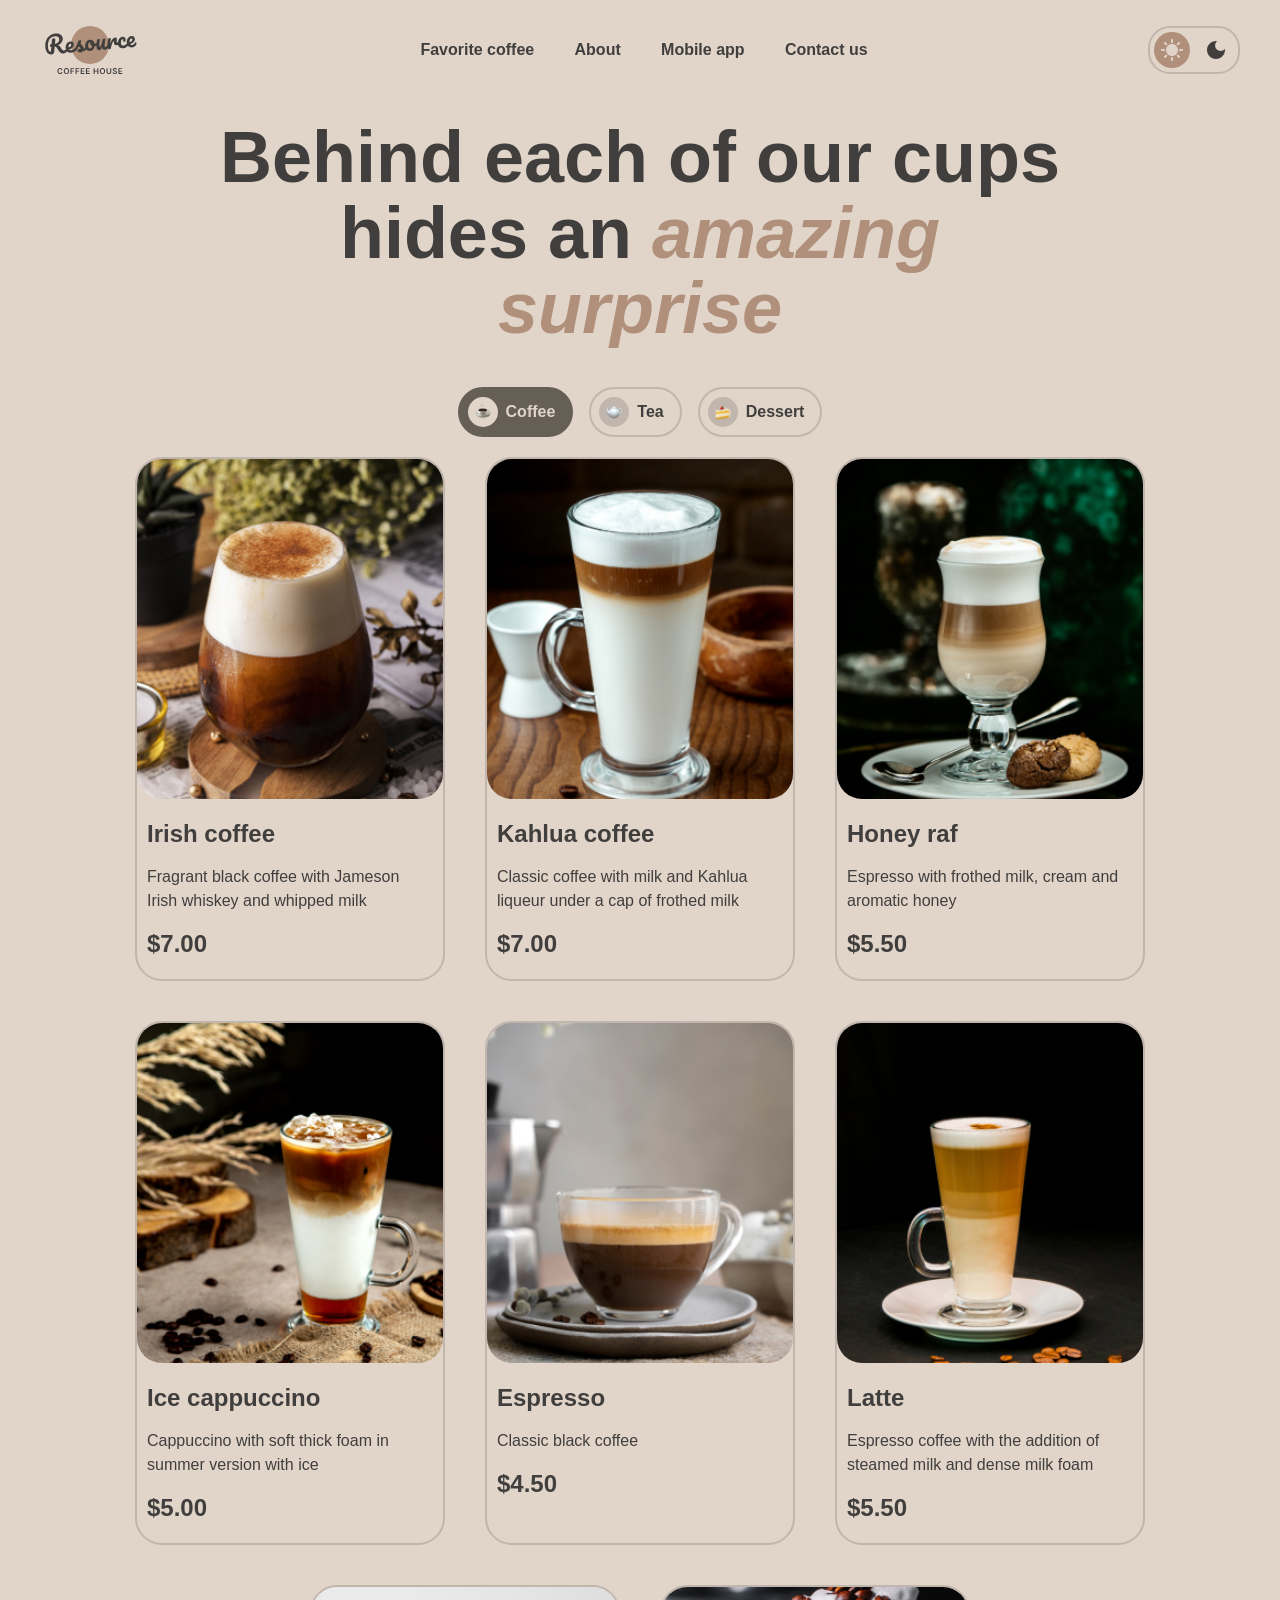
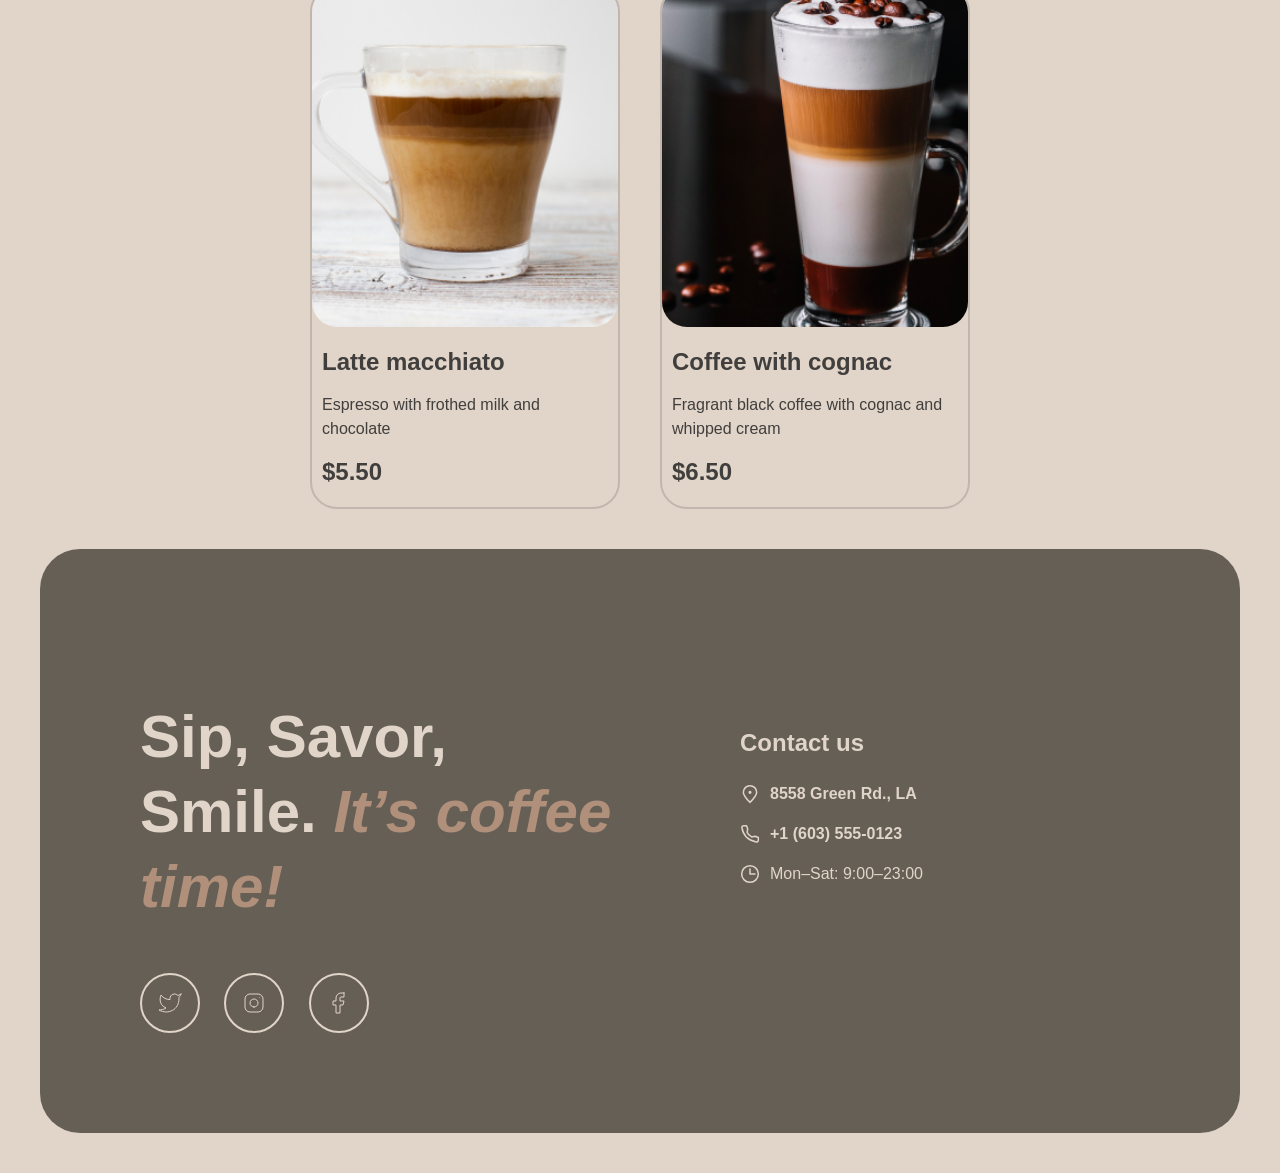
==== menu.html @ 3e15d4ab "fix: fix some problem" ====
<!DOCTYPE html>
<html lang="en">

<head>
  <meta charset="UTF-8">
  <meta name="viewport" content="width=device-width, initial-scale=1.0">
  <link rel="stylesheet" href="./css/modern-normalize.css">
  <link rel="stylesheet" href="./css/menu-styles.css">
  <link rel="shortcut icon" href="./img/svg/logo.svg" type="image/x-icon">
  <title>Resource coffee house - Menu</title>
</head>

<body>

  <h1 class="main-title">Resource coffee house - Menu</h1>

  <header class="header">
    <div class="container flex-row header-container">
      <a href="./index.html" class="logo">
        <img src="./img/svg/logo.svg" alt="Resource coffee house" class="logo-img">
      </a>
      <nav class="nav">
        <ul class="nav-list flex-row">
          <li class="nav-item">
            <a href="./index.html#favoritre" class="nav-link">Favorite coffee</a>
          </li>
          <li class="nav-item">
            <a href="./index.html#about" class="nav-link">About</a>
          </li>
          <li class="nav-item">
            <a href="./index.html#app" class="nav-link">Mobile app</a>
          </li>
          <li class="nav-item">
            <a href="#footer" class="nav-link">Contact us</a>
          </li>
        </ul>
      </nav>
      <div class="theme">
        <input type="checkbox" class="theme-checkbox" id="theme-checkbox" name="theme-is-dark" value="false">
        <label for="theme-checkbox" class="theme-label flex-row">
          <span id="theme-light" class="theme-option theme-option__active">
            <svg class="theme-img" width="22" height="22" viewBox="0 0 22 22" fill="none"
              xmlns="http://www.w3.org/2000/svg">
              <path
                d="M10 3V1C10 0.45 10.45 0 11 0C11.55 0 12 0.45 12 1V3C12 3.55 11.55 4 11 4C10.45 4 10 3.55 10 3ZM17.36 6.05L18.77 4.63C19.16 4.24 19.16 3.61 18.77 3.22C18.38 2.83 17.75 2.83 17.36 3.22L15.95 4.64C15.56 5.03 15.56 5.66 15.95 6.05C16.34 6.44 16.97 6.44 17.36 6.05ZM21 10H19C18.45 10 18 10.45 18 11C18 11.55 18.45 12 19 12H21C21.55 12 22 11.55 22 11C22 10.45 21.55 10 21 10ZM11 18C10.45 18 10 18.45 10 19V21C10 21.55 10.45 22 11 22C11.55 22 12 21.55 12 21V19C12 18.45 11.55 18 11 18ZM4.64 6.05L3.22 4.64C2.83 4.25 2.83 3.61 3.22 3.23C3.61 2.85 4.25 2.84 4.63 3.23L6.04 4.64C6.43 5.03 6.43 5.67 6.04 6.05C5.65 6.43 5.02 6.44 4.64 6.05ZM15.95 15.95C15.56 16.34 15.56 16.98 15.95 17.36L17.36 18.77C17.75 19.16 18.39 19.16 18.77 18.77C19.16 18.38 19.16 17.74 18.77 17.36L17.36 15.95C16.98 15.56 16.34 15.56 15.95 15.95ZM1 12H3C3.55 12 4 11.55 4 11C4 10.45 3.55 10 3 10H1C0.45 10 0 10.45 0 11C0 11.55 0.45 12 1 12ZM4.64 18.78L6.05 17.37C6.44 16.98 6.44 16.34 6.05 15.96C5.66 15.58 5.02 15.57 4.64 15.96L3.23 17.37C2.84 17.76 2.84 18.4 3.23 18.78C3.61 19.17 4.25 19.17 4.64 18.78ZM11 5C7.69 5 5 7.69 5 11C5 14.31 7.69 17 11 17C14.31 17 17 14.31 17 11C17 7.69 14.31 5 11 5Z"
                fill="#E1D4C9" />
            </svg>
          </span>
          <span id="theme-dark" class="theme-option theme-option__inactive">
            <svg class="theme-img" width="18" height="18" viewBox="0 0 18 18" fill="none"
              xmlns="http://www.w3.org/2000/svg">
              <path
                d="M9 0C4.03 0 0 4.03 0 9C0 13.97 4.03 18 9 18C13.97 18 18 13.97 18 9C18 8.54 17.96 8.08 17.9 7.64C16.92 9.01 15.32 9.9 13.5 9.9C10.52 9.9 8.1 7.48 8.1 4.5C8.1 2.69 8.99 1.08 10.36 0.0999999C9.92 0.0399999 9.46 0 9 0Z"
                fill="currentColor" />
            </svg>
          </span>
        </label>
      </div>
      <button class="burger-menu"></button>
    </div>
  </header>

  <main class="menu">
    <div class="container menu-container">
      <h2 class="menu-title">
        Behind each of our cups hides an <span class="text-dedicated">amazing surprise</span>
      </h2>
      <div class="menu-content">
        <div class="menu-categories">
          <button class="menu-btn btn btn_active">
            <div class="btn-img btn-img_coffee"></div>
            <span class="btn-txt">Coffee</span>
          </button>
          <button class="menu-btn btn">
            <div class="btn-img btn-img_tea"></div>
            <span class="btn-txt">Tea</span>
          </button>
          <button class="menu-btn btn">
            <div class="btn-img btn-img_dessert"></div>
            <span class="btn-txt">Dessert</span>
          </button>
        </div>

        <div class="menu-cards">

          <div class="menu-card card">
            <div class="card-img">
              <img src="./img/coffee-1.jpg" alt="Coffee 1">
            </div>
            <div class="card-content">
              <h3 class="card-title">Irish coffee</h3>
              <p class="card-txt">
                Fragrant black coffee with Jameson Irish whiskey and whipped milk
              </p>
              <p class="card-price">$7.00</p>
            </div>
          </div>

          <div class="menu-card card">
            <div class="card-img">
              <img src="./img/coffee-2.jpg" alt="Coffee 2">
            </div>
            <div class="card-content">
              <h3 class="card-title">Kahlua coffee</h3>
              <p class="card-txt">
                Classic coffee with milk and Kahlua liqueur under a cap of frothed milk
              </p>
              <p class="card-price">$7.00</p>
            </div>
          </div>

          <div class="menu-card card">
            <div class="card-img">
              <img src="./img/coffee-3.jpg" alt="Coffee 3">
            </div>
            <div class="card-content">
              <h3 class="card-title">Honey raf</h3>
              <p class="card-txt">
                Espresso with frothed milk, cream and aromatic honey
              </p>
              <p class="card-price">$5.50</p>
            </div>
          </div>

          <div class="menu-card card">
            <div class="card-img">
              <img src="./img/coffee-4.jpg" alt="Coffee 4">
            </div>
            <div class="card-content">
              <h3 class="card-title">Ice cappuccino</h3>
              <p class="card-txt">
                Cappuccino with soft thick foam in summer version with ice
              </p>
              <p class="card-price">$5.00</p>
            </div>
          </div>

          <div class="menu-card card">
            <div class="card-img">
              <img src="./img/coffee-5.jpg" alt="Coffee 5">
            </div>
            <div class="card-content">
              <h3 class="card-title">Espresso</h3>
              <p class="card-txt">
                Classic black coffee
              </p>
              <p class="card-price">$4.50</p>
            </div>
          </div>

          <div class="menu-card card">
            <div class="card-img">
              <img src="./img/coffee-6.jpg" alt="Coffee 6">
            </div>
            <div class="card-content">
              <h3 class="card-title">Latte</h3>
              <p class="card-txt">
                Espresso coffee with the addition of steamed milk and dense milk foam
              </p>
              <p class="card-price">$5.50</p>
            </div>
          </div>

          <div class="menu-card card">
            <div class="card-img">
              <img src="./img/coffee-7.jpg" alt="Coffee 7">
            </div>
            <div class="card-content">
              <h3 class="card-title">Latte macchiato</h3>
              <p class="card-txt">
                Espresso with frothed milk and chocolate
              </p>
              <p class="card-price">$5.50</p>
            </div>
          </div>

          <div class="menu-card card">
            <div class="card-img">
              <img src="./img/coffee-8.jpg" alt="Coffee 8">
            </div>
            <div class="card-content">
              <h3 class="card-title">Coffee with cognac</h3>
              <p class="card-txt">
                Fragrant black coffee with cognac and whipped cream
              </p>
              <p class="card-price">$6.50</p>
            </div>
          </div>
        </div>

        <button class="menu-refresh-btn">
          <svg class="menu-refresh-img" width="24" height="24" viewBox="0 0 24 24" fill="none"
            xmlns="http://www.w3.org/2000/svg">
            <path
              d="M21.8883 13.5C21.1645 18.3113 17.013 22 12 22C6.47715 22 2 17.5228 2 12C2 6.47715 6.47715 2 12 2C16.1006 2 19.6248 4.46819 21.1679 8"
              stroke-linecap="round" stroke-linejoin="round" />
            <path d="M17 8H21.4C21.7314 8 22 7.73137 22 7.4V3" stroke-linecap="round" stroke-linejoin="round" />
          </svg>
        </button>
      </div>
    </div>
  </main>

  <footer class="footer" id="footer">
    <div class="container footer-container">
      <div class="footer-content">
        <h2 class="footer-title">
          Sip, Savor, Smile. <span class="text-dedicated">It’s coffee time!</span>
        </h2>
        <div class="footer-social-media social-media">
          <a href="https://x.com/" class="social-media-link" target="_blank">
            <svg class="social-media-img" width="24" height="24" viewBox="0 0 24 24" fill="none"
              xmlns="http://www.w3.org/2000/svg">
              <path
                d="M23 3.01006C23 3.01006 20.9821 4.20217 19.86 4.54006C19.2577 3.84757 18.4573 3.35675 17.567 3.13398C16.6767 2.91122 15.7395 2.96725 14.8821 3.29451C14.0247 3.62177 13.2884 4.20446 12.773 4.96377C12.2575 5.72309 11.9877 6.62239 12 7.54006V8.54006C10.2426 8.58562 8.50127 8.19587 6.93101 7.4055C5.36074 6.61513 4.01032 5.44869 3 4.01006C3 4.01006 -1 13.0101 8 17.0101C5.94053 18.408 3.48716 19.109 1 19.0101C10 24.0101 21 19.0101 21 7.51006C20.9991 7.23151 20.9723 6.95365 20.92 6.68006C21.9406 5.67355 23 3.01006 23 3.01006Z"
                stroke-linecap="round" stroke-linejoin="round" />
            </svg>
          </a>
          <a href="https://www.instagram.com/" class="social-media-link" target="_blank">
            <svg class="social-media-img" width="24" height="24" viewBox="0 0 24 24" fill="none"
              xmlns="http://www.w3.org/2000/svg">
              <path
                d="M12 16C14.2091 16 16 14.2091 16 12C16 9.79086 14.2091 8 12 8C9.79086 8 8 9.79086 8 12C8 14.2091 9.79086 16 12 16Z"
                stroke-linecap="round" stroke-linejoin="round" />
              <path
                d="M3 16V8C3 5.23858 5.23858 3 8 3H16C18.7614 3 21 5.23858 21 8V16C21 18.7614 18.7614 21 16 21H8C5.23858 21 3 18.7614 3 16Z" />
              <path d="M17.5 6.51L17.51 6.49889" stroke-linecap="round" stroke-linejoin="round" />
            </svg>
          </a>
          <a href="https://www.facebook.com/" class="social-media-link" target="_blank">
            <svg class="social-media-img" width="24" height="24" viewBox="0 0 24 24" fill="none"
              xmlns="http://www.w3.org/2000/svg">
              <path
                d="M17 2H14C12.6739 2 11.4021 2.52678 10.4645 3.46447C9.52678 4.40215 9 5.67392 9 7V10H6V14H9V22H13V14H16L17 10H13V7C13 6.73478 13.1054 6.48043 13.2929 6.29289C13.4804 6.10536 13.7348 6 14 6H17V2Z"
                stroke-linecap="round" stroke-linejoin="round" />
            </svg>
          </a>
        </div>
      </div>
      <div class="footer-contacts contacts">
        <h3 class="contacts-title">Contact us</h3>
        <a href="https://maps.app.goo.gl/nyLsNhuwX2nsNoFfA" class="contacts-link contacts-link-map" target="_blank">
          8558 Green Rd., LA
        </a>
        <a href="tel:+16035550123" class="contacts-link contacts-link-tel">+1 (603) 555-0123</a>
        <p class="contacts-time">Mon–Sat: 9:00–23:00</p>
      </div>
    </div>
  </footer>

  <script src="./js/script.js"></script>
</body>

</html>
---- css/menu-styles.css ----
:root {
  --color-text-primary: #403F3D;
  --color-text-inverse: #E1D4C9;
  --color-text-accent: #B0907A;
  --color-bg-page: #E1D4C9;
  --color-bg-container: #665F55;
  --color-bg-overlay: rgba(64, 63, 61, 0.8);
  --color-border-primary: #C1B6AD;
  --color-border-inverse: #665F55;
}

[data-theme=dark] {
  --color-text-primary: #E1D4C9;
  --color-text-inverse: #E1D4C9;
  --color-text-accent: #B0907A;
  --color-bg-page: #292826;
  --color-bg-container: #403F3D;
  --color-bg-overlay: rgba(41, 40, 38, 0.8);
  --color-border-primary: #665F55;
  --color-border-inverse: #C1B6AD;
}

html {
  scroll-behavior: smooth;
}

body {
  font-family: "Inter", sans-serif;
  font-size: 16px;
  font-weight: 400;
  line-height: 150%;
  color: var(--color-text-primary);
  background: var(--color-bg-page);
  transition: 0.5s;
}

a,
button {
  font-weight: 600;
  color: inherit;
  text-decoration: none;
}

.main-title {
  display: none;
}

.container {
  max-width: 1360px;
  margin: 0 auto;
}
@media (max-width: 1440px) {
  .container {
    margin: 0 40px;
  }
}
@media (max-width: 1000px) {
  .container {
    margin: 0 20px;
  }
}

.flex-row {
  display: flex;
  flex-direction: row;
}

.text-dedicated {
  font-style: italic;
  color: var(--color-text-accent);
}

.header-container {
  align-items: center;
  padding: 20px 0;
}
@media (max-width: 768px) {
  .header-container {
    justify-content: space-between;
  }
}

.logo {
  display: block;
  width: 100px;
  height: 60px;
}

.nav {
  width: 100%;
}
@media (max-width: 768px) {
  .nav {
    display: none;
  }
}
.nav-list {
  justify-content: center;
  padding: 0;
}
.nav-item {
  margin: 0 2%;
  list-style-type: none;
}
.nav-link {
  display: inline-block;
  position: relative;
}
.nav-link::after {
  content: "";
  position: absolute;
  left: 50%;
  bottom: 0;
  width: 0;
  height: 2px;
  background: var(--color-text-primary);
  transition: all 0.5s ease;
}
.nav-link:hover::after {
  left: 0;
  width: 100%;
}

@media (max-width: 768px) {
  .theme {
    margin: 0 0 0 auto;
  }
}
.theme-checkbox {
  display: none;
  -moz-appearance: none;
       appearance: none;
  -webkit-appearance: none;
}
.theme-label {
  border: 2px solid var(--color-border-primary);
  border-radius: 22px;
  cursor: pointer;
}
.theme-label:hover .theme-option__inactive {
  background: var(--color-border-inverse);
}
.theme-label:hover .theme-img {
  color: var(--color-text-inverse);
}
.theme-option {
  position: relative;
  width: 36px;
  height: 36px;
  margin: 4px;
  border-radius: 50%;
  transition: all 0.5s ease;
}
.theme-option__active {
  background: var(--color-text-accent);
}
.theme-img {
  position: absolute;
  left: 50%;
  top: 50%;
  transform: translate(-50%, -50%);
  transition: all 0.5s ease;
}

.menu-link {
  position: relative;
  margin: 0 0 0 24px;
}
@media (max-width: 768px) {
  .menu-link__pc {
    display: none;
  }
}
.menu-link__mobile {
  display: none;
}
@media (max-width: 768px) {
  .menu-link__mobile {
    display: inline-block;
  }
}
.menu-link::after {
  content: "";
  position: absolute;
  left: 50%;
  bottom: 0;
  width: 0;
  height: 2px;
  background: var(--color-text-primary);
  transition: all 0.5s ease;
}
.menu-link:hover::after {
  left: 0;
  width: 100%;
}
.menu-img {
  margin: 0 0 0 8px;
  stroke: var(--color-text-primary);
}

.burger-menu {
  display: none;
}
@media (max-width: 768px) {
  .burger-menu {
    display: inline-block;
    position: relative;
    width: 44px;
    height: 44px;
    margin: 0 0 0 24px;
    background: inherit;
    border: 2px solid var(--color-border-inverse);
    border-radius: 50%;
  }
  .burger-menu::before, .burger-menu::after {
    content: "";
    position: absolute;
    left: 50%;
    width: 16px;
    height: 2px;
    background: var(--color-border-inverse);
    transform: translate(-50%, 0);
  }
  .burger-menu::before {
    top: 15px;
  }
  .burger-menu::after {
    top: 24px;
  }
}

.menu-title {
  margin: 20px 0 40px;
  padding: 0 160px;
  font-size: 72px;
  font-weight: 600;
  line-height: 105%;
  text-align: center;
}
.menu-content {
  margin: 20px 0;
}
.menu-categories {
  display: flex;
  justify-content: center;
  align-items: center;
  gap: 16px;
}
.menu-cards {
  display: flex;
  justify-content: center;
  gap: 40px;
  flex-wrap: wrap;
  padding: 20px 0;
}
@media (max-width: 800px) {
  .menu-card:nth-child(5), .menu-card:nth-child(6), .menu-card:nth-child(7), .menu-card:nth-child(8) {
    display: none;
  }
}
.menu-refresh-btn {
  display: none;
  justify-content: center;
  align-items: center;
  width: 60px;
  height: 60px;
  margin: 0 auto;
  background: inherit;
  border: 2px solid var(--color-border-inverse);
  border-radius: 50%;
  transition: all 0.3s ease;
  cursor: pointer;
  overflow: hidden;
}
@media (max-width: 800px) {
  .menu-refresh-btn {
    display: flex;
  }
}
.menu-refresh-img {
  stroke: var(--color-text-primary);
  transition: all 0.3s ease;
}
.menu-refresh-btn:hover {
  background: var(--color-bg-container);
  border-color: var(--color-bg-container);
}
.menu-refresh-btn:hover > svg {
  stroke: var(--color-text-primary);
}

.btn {
  display: flex;
  align-items: center;
  padding: 8px;
  background: inherit;
  border: 2px solid var(--color-border-primary);
  border-radius: 25px;
  transition: all 0.3s ease;
  cursor: pointer;
}
.btn_active {
  color: var(--color-bg-page);
  background: var(--color-bg-container);
  border-color: var(--color-bg-container);
  cursor: default;
}
.btn_active .btn-img {
  background-color: var(--color-bg-page);
}
.btn-img {
  display: inline-block;
  width: 30px;
  height: 30px;
  border-radius: 50%;
  background-color: var(--color-border-primary);
  background-position: center center;
  background-repeat: no-repeat;
}
.btn-img_coffee {
  background-image: url(../img/coffee.png);
}
.btn-img_tea {
  background-image: url(../img/tea.png);
}
.btn-img_dessert {
  background-image: url(../img/dessert.png);
}
.btn:hover {
  color: var(--color-bg-page);
  background: var(--color-bg-container);
  border-color: var(--color-bg-container);
}
.btn:hover .btn-img {
  background-color: var(--color-bg-page);
}
.btn-txt {
  margin: 0 8px;
}

.card {
  width: 310px;
  border: 2px solid var(--color-border-primary);
  border-radius: 27px;
  cursor: pointer;
}
.card:hover img {
  scale: 1;
}
.card-img {
  display: flex;
  justify-content: center;
  align-items: center;
  border-radius: 25px;
  overflow: hidden;
}
.card-img > img {
  scale: 1.1;
  transition: all 0.3s ease;
}
.card-content {
  padding: 20px 10px;
}
.card-title {
  margin: 0;
  font-size: 24px;
  font-weight: 600;
  line-height: 125%;
}
.card-price {
  margin: 0;
  font-size: 24px;
  font-weight: 600;
  line-height: 125%;
}

.footer {
  margin: 0 0 40px 0;
}
.footer-container {
  display: flex;
  color: var(--color-text-inverse);
  background: var(--color-bg-container);
  border-radius: 40px;
  padding: 100px;
}
@media (max-width: 900px) {
  .footer-container {
    flex-direction: column;
    align-items: flex-start;
    padding: 100px 60px;
  }
}
@media (max-width: 490px) {
  .footer-container {
    padding: 60px 16px;
  }
}
.footer-content {
  width: 50%;
}
@media (max-width: 900px) {
  .footer-content {
    width: auto;
  }
}
.footer-title {
  max-width: 530px;
  font-size: 60px;
  font-weight: 600;
  line-height: 125%;
}
@media (max-width: 900px) {
  .footer-title {
    width: auto;
  }
}
@media (max-width: 600px) {
  .footer-title {
    font-size: 32px;
  }
}

@media (max-width: 900px) {
  .social-media {
    display: flex;
    justify-content: flex-start;
    align-items: center;
  }
}
.social-media-link {
  display: inline-flex;
  justify-content: center;
  align-items: center;
  width: 60px;
  height: 60px;
  margin: 0 20px 0 0;
  border: 2px solid var(--color-text-inverse);
  border-radius: 50%;
  transition: all 0.3s ease;
}
.social-media-link:hover {
  background: var(--color-bg-page);
  border-color: var(--color-bg-page);
}
.social-media-link:hover > .social-media-img {
  stroke: var(--color-text-primary);
}
.social-media-img {
  stroke: var(--color-text-inverse);
  transition: all 0.3s ease;
}

.contacts {
  padding: 55px 0 0 100px;
}
@media (max-width: 900px) {
  .contacts {
    padding: 40px 0 0 0;
  }
}
.contacts-title {
  font-size: 24px;
  font-weight: 600;
  line-height: 125%;
}
.contacts-link {
  display: block;
  position: relative;
  margin: 0 0 16px 0;
  padding: 0 0 0 30px;
}
.contacts-link::after {
  content: "";
  position: absolute;
  left: 50%;
  bottom: -3px;
  width: 0;
  height: 2px;
  background: var(--color-text-inverse);
  transition: all 0.3s ease;
}
.contacts-link:hover::after {
  left: 0;
  width: 100%;
}
.contacts-link-map {
  background: url(../img/svg/pin-alt.svg) left center no-repeat;
}
.contacts-link-tel {
  background: url(../img/svg/phone.svg) left center no-repeat;
}
.contacts-time {
  margin: 0;
  padding: 0 0 0 30px;
  background: url(../img/svg/clock.svg) left center no-repeat;
}
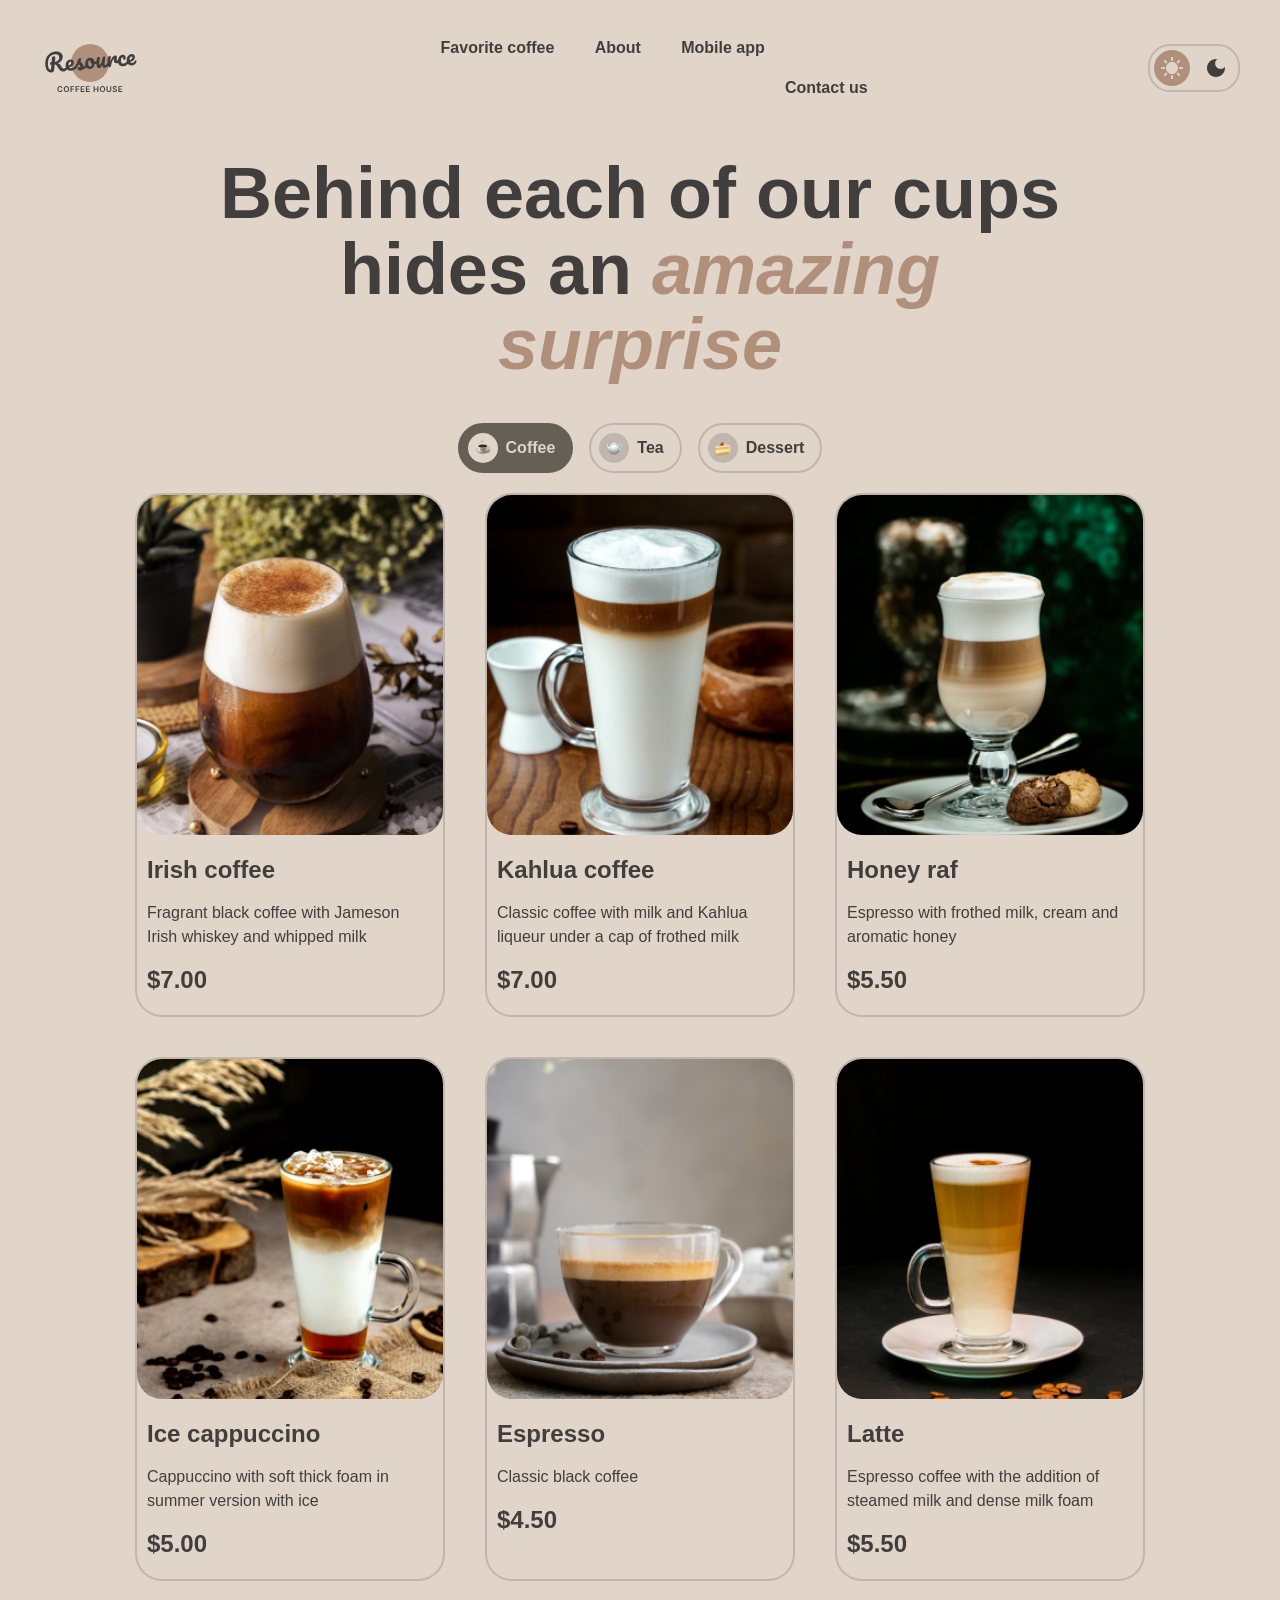
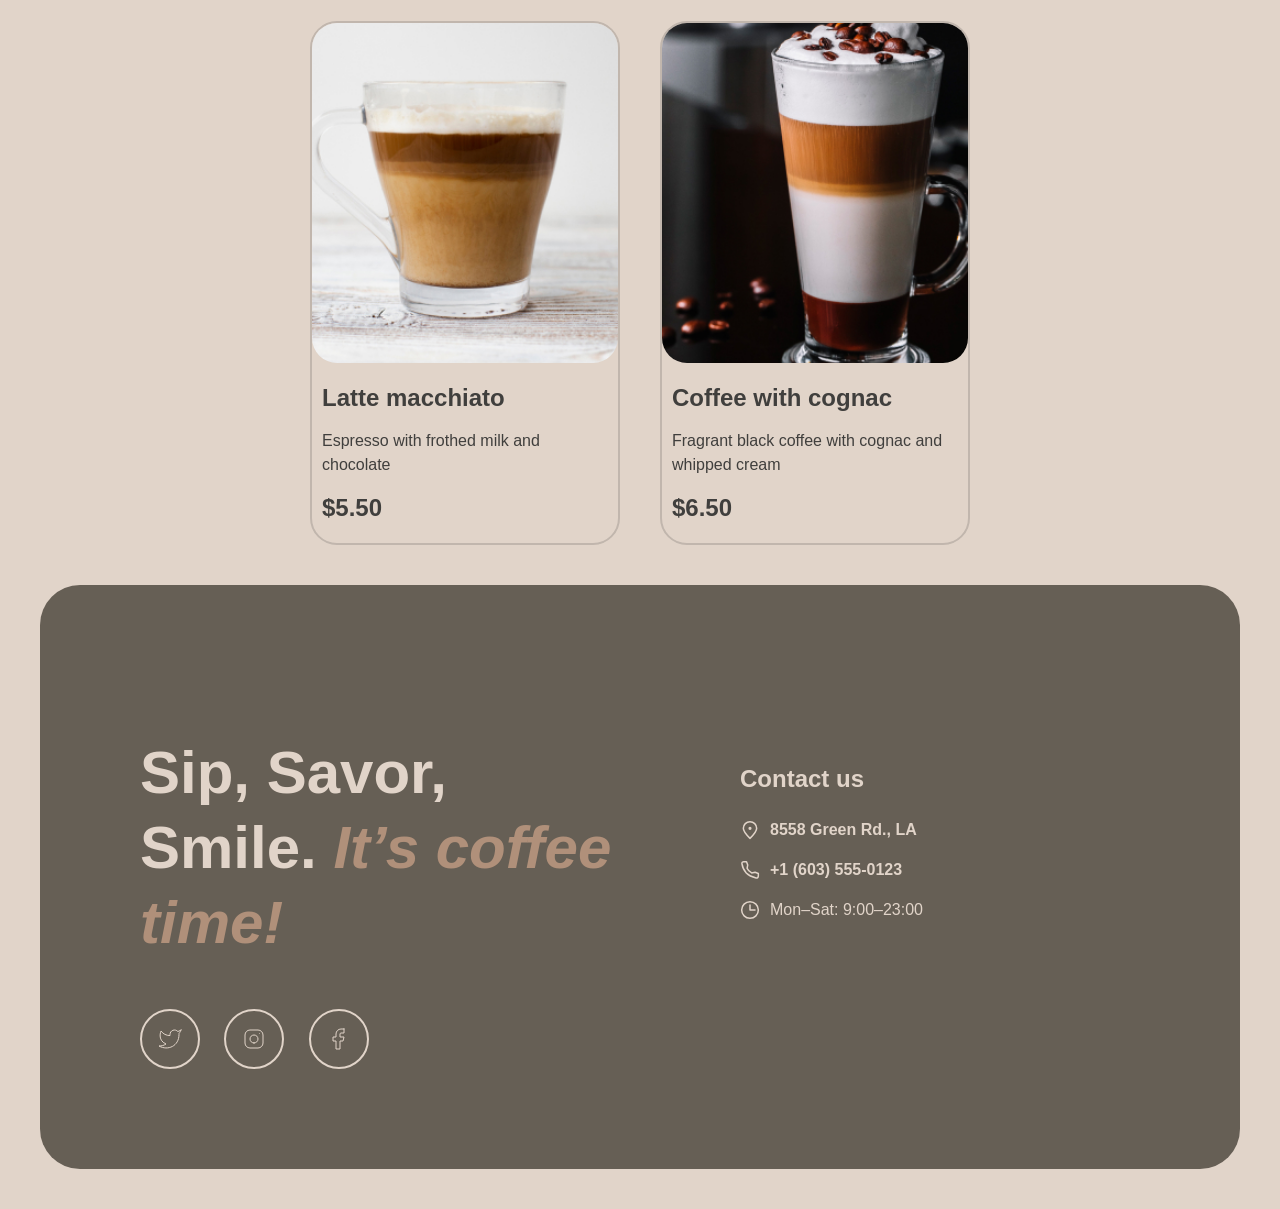
==== commit 3caf0abf: "feat: add burger behavior" ====
--- a/menu.html
+++ b/menu.html
@@ -22,7 +22,7 @@
       <nav class="nav">
         <ul class="nav-list flex-row">
           <li class="nav-item">
-            <a href="./index.html#favoritre" class="nav-link">Favorite coffee</a>
+            <a href="./index.html#favorite" class="nav-link">Favorite coffee</a>
           </li>
           <li class="nav-item">
             <a href="./index.html#about" class="nav-link">About</a>
@@ -68,15 +68,15 @@
       <div class="menu-content">
         <div class="menu-categories">
           <button class="menu-btn btn btn_active">
-            <div class="btn-img btn-img_coffee"></div>
+            <span class="btn-img btn-img_coffee"></span>
             <span class="btn-txt">Coffee</span>
           </button>
           <button class="menu-btn btn">
-            <div class="btn-img btn-img_tea"></div>
+            <span class="btn-img btn-img_tea"></span>
             <span class="btn-txt">Tea</span>
           </button>
           <button class="menu-btn btn">
-            <div class="btn-img btn-img_dessert"></div>
+            <span class="btn-img btn-img_dessert"></span>
             <span class="btn-txt">Dessert</span>
           </button>
         </div>
@@ -248,7 +248,8 @@
     </div>
   </footer>
 
-  <script src="./js/script.js"></script>
+  <script src="./js/theme.js"></script>
+  <script src="./js/burger.js"></script>
 </body>
 
 </html>
--- a/css/menu-styles.css
+++ b/css/menu-styles.css
@@ -33,6 +33,9 @@
   background: var(--color-bg-page);
   transition: 0.5s;
 }
+body._lock {
+  overflow-y: hidden;
+}
 
 a,
 button {
@@ -91,16 +94,38 @@
 }
 @media (max-width: 768px) {
   .nav {
-    display: none;
+    position: fixed;
+    top: 100px;
+    left: -110%;
+    height: calc(100% - 100px);
+    background: var(--color-bg-page);
+    z-index: 10;
+    opacity: 0;
+    transition: all 0.3s ease;
+  }
+  .nav._open {
+    left: 0;
+    opacity: 1;
+    overflow: auto;
   }
 }
 .nav-list {
   justify-content: center;
   padding: 0;
 }
+@media (max-width: 768px) {
+  .nav-list {
+    flex-direction: column;
+    gap: 60px;
+    overflow: auto;
+  }
+}
 .nav-item {
   margin: 0 2%;
   list-style-type: none;
+}
+.nav-item:last-child {
+  margin: 40px 0 0 0;
 }
 .nav-link {
   display: inline-block;
@@ -120,6 +145,13 @@
   left: 0;
   width: 100%;
 }
+@media (max-width: 768px) {
+  .nav-link {
+    display: block;
+    padding: 15px;
+    text-align: center;
+  }
+}
 
 @media (max-width: 768px) {
   .theme {
@@ -176,7 +208,9 @@
 }
 @media (max-width: 768px) {
   .menu-link__mobile {
-    display: inline-block;
+    display: block;
+    padding: 15px;
+    text-align: center;
   }
 }
 .menu-link::after {
@@ -205,8 +239,8 @@
   .burger-menu {
     display: inline-block;
     position: relative;
-    width: 44px;
-    height: 44px;
+    width: 43px;
+    height: 43px;
     margin: 0 0 0 24px;
     background: inherit;
     border: 2px solid var(--color-border-inverse);
@@ -220,12 +254,24 @@
     height: 2px;
     background: var(--color-border-inverse);
     transform: translate(-50%, 0);
+    transition: all 0.3s ease;
   }
   .burger-menu::before {
     top: 15px;
   }
   .burger-menu::after {
     top: 24px;
+  }
+  .burger-menu._open::before, .burger-menu._open::after {
+    top: 50%;
+    left: 30%;
+    transform: translate(0%, 0%);
+  }
+  .burger-menu._open::before {
+    rotate: 45deg;
+  }
+  .burger-menu._open::after {
+    rotate: -45deg;
   }
 }
 
@@ -237,6 +283,19 @@
   line-height: 105%;
   text-align: center;
 }
+@media (max-width: 768px) {
+  .menu-title {
+    font-size: 60px;
+    line-height: 125%;
+    padding: 0 40px;
+  }
+}
+@media (max-width: 560px) {
+  .menu-title {
+    font-size: 32px;
+    padding: 0 20px;
+  }
+}
 .menu-content {
   margin: 20px 0;
 }
@@ -245,6 +304,11 @@
   justify-content: center;
   align-items: center;
   gap: 16px;
+}
+@media (max-width: 400px) {
+  .menu-categories {
+    gap: 10px;
+  }
 }
 .menu-cards {
   display: flex;
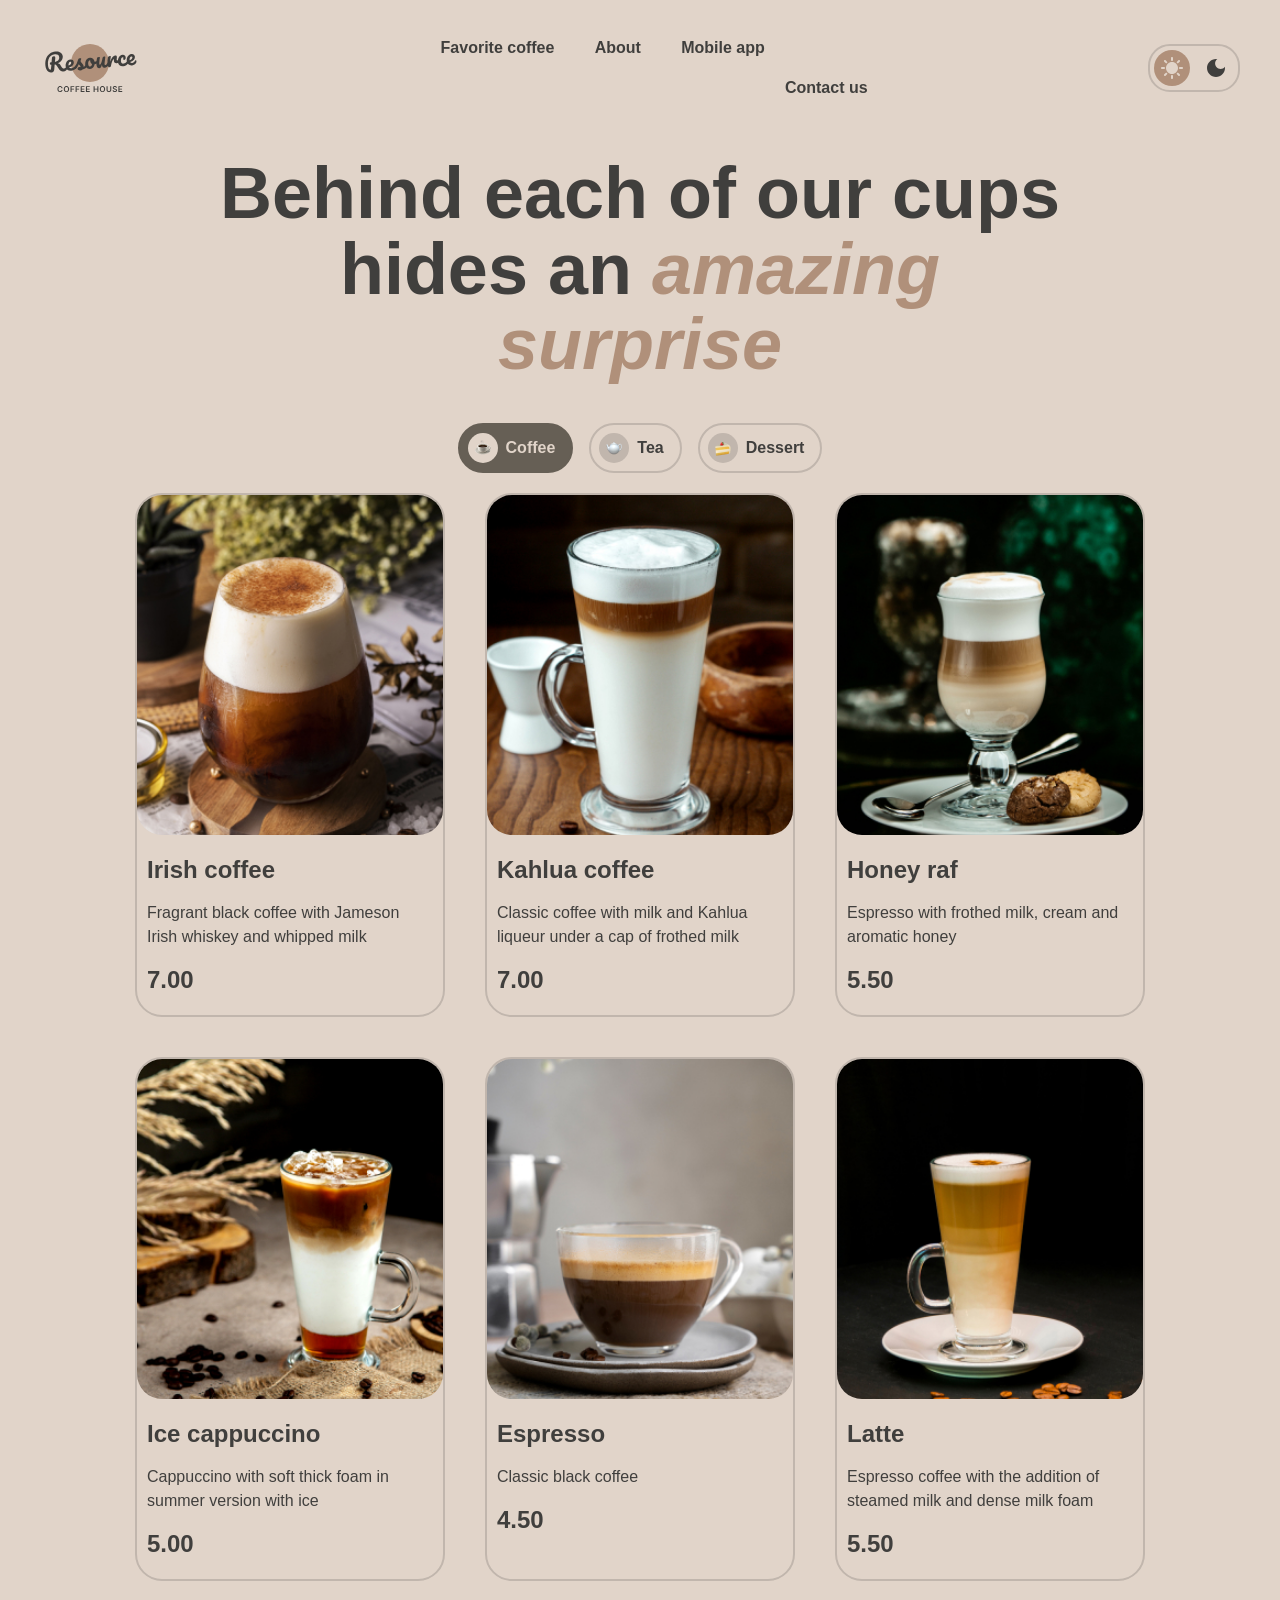
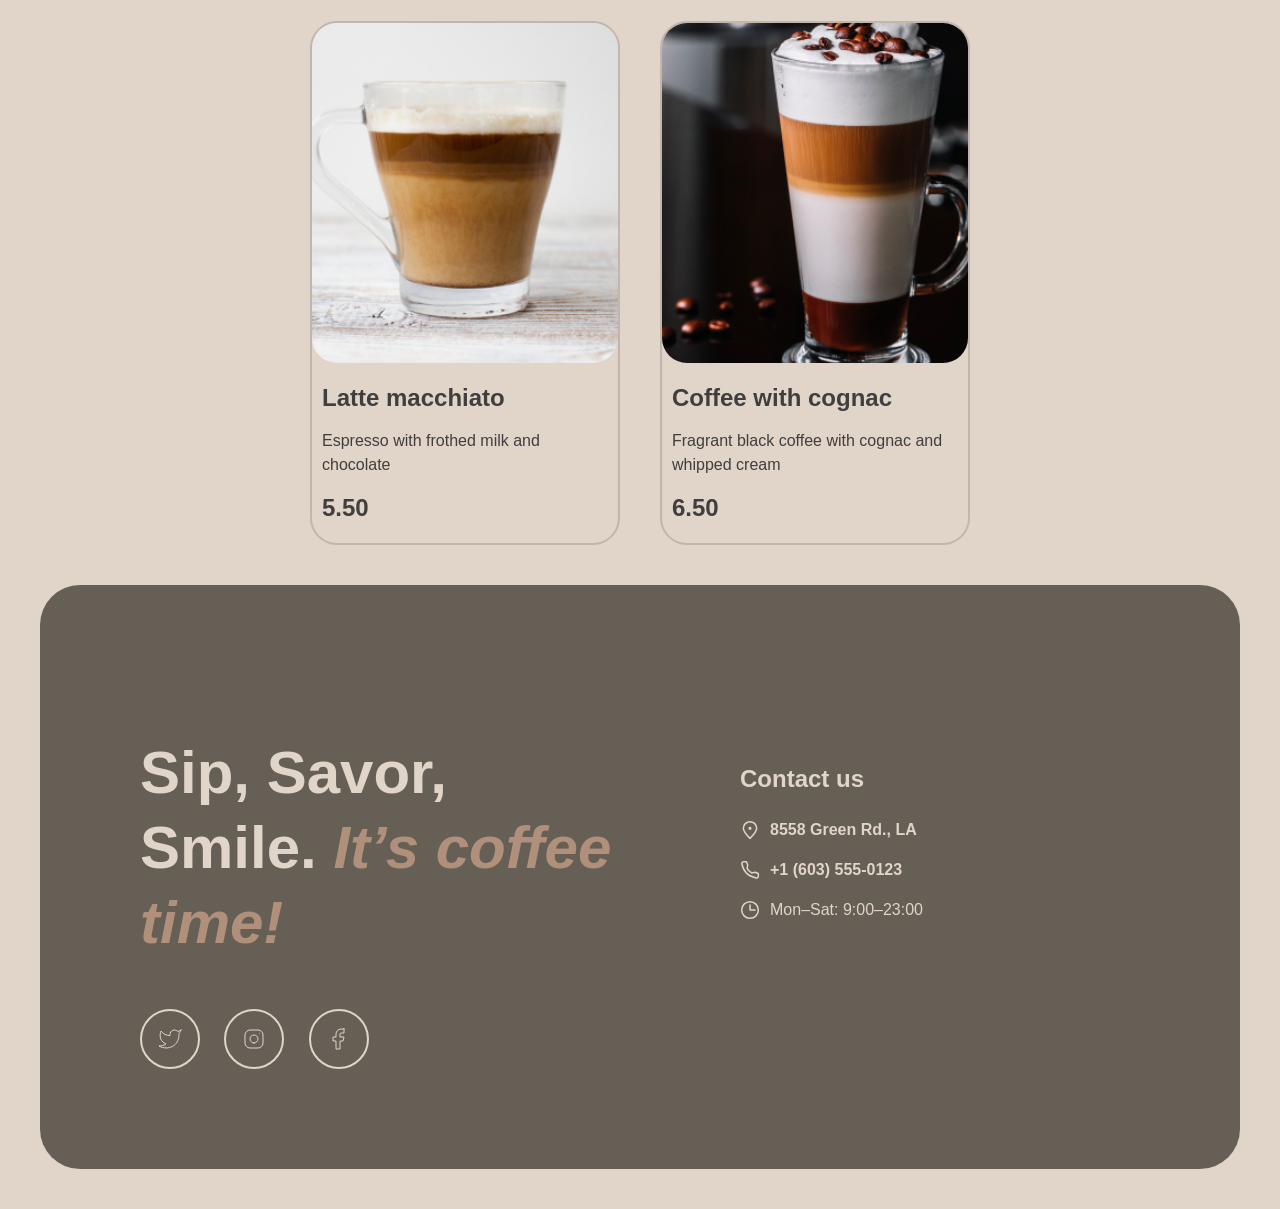
==== commit a162d0ab: "feat: add categories and dynamic cards creation" ====
--- a/menu.html
+++ b/menu.html
@@ -67,15 +67,15 @@
       </h2>
       <div class="menu-content">
         <div class="menu-categories">
-          <button class="menu-btn btn btn_active">
+          <button class="menu-btn btn btn-coffee">
             <span class="btn-img btn-img_coffee"></span>
             <span class="btn-txt">Coffee</span>
           </button>
-          <button class="menu-btn btn">
+          <button class="menu-btn btn btn-tea">
             <span class="btn-img btn-img_tea"></span>
             <span class="btn-txt">Tea</span>
           </button>
-          <button class="menu-btn btn">
+          <button class="menu-btn btn btn-dessert">
             <span class="btn-img btn-img_dessert"></span>
             <span class="btn-txt">Dessert</span>
           </button>
@@ -250,6 +250,7 @@
 
   <script src="./js/theme.js"></script>
   <script src="./js/burger.js"></script>
+  <script src="./js/categories.js"></script>
 </body>
 
 </html>
--- a/css/menu-styles.css
+++ b/css/menu-styles.css
@@ -1,3 +1,4 @@
+@import url("https://fonts.googleapis.com/css2?family=Inter:ital,opsz,wght@0,14..32,100..900;1,14..32,100..900&display=swap");
 :root {
   --color-text-primary: #403F3D;
   --color-text-inverse: #E1D4C9;
@@ -316,11 +317,6 @@
   gap: 40px;
   flex-wrap: wrap;
   padding: 20px 0;
-}
-@media (max-width: 800px) {
-  .menu-card:nth-child(5), .menu-card:nth-child(6), .menu-card:nth-child(7), .menu-card:nth-child(8) {
-    display: none;
-  }
 }
 .menu-refresh-btn {
   display: none;
@@ -408,6 +404,11 @@
   border-radius: 27px;
   cursor: pointer;
 }
+@media (max-width: 800px) {
+  .card-hidden {
+    display: none;
+  }
+}
 .card:hover img {
   scale: 1;
 }
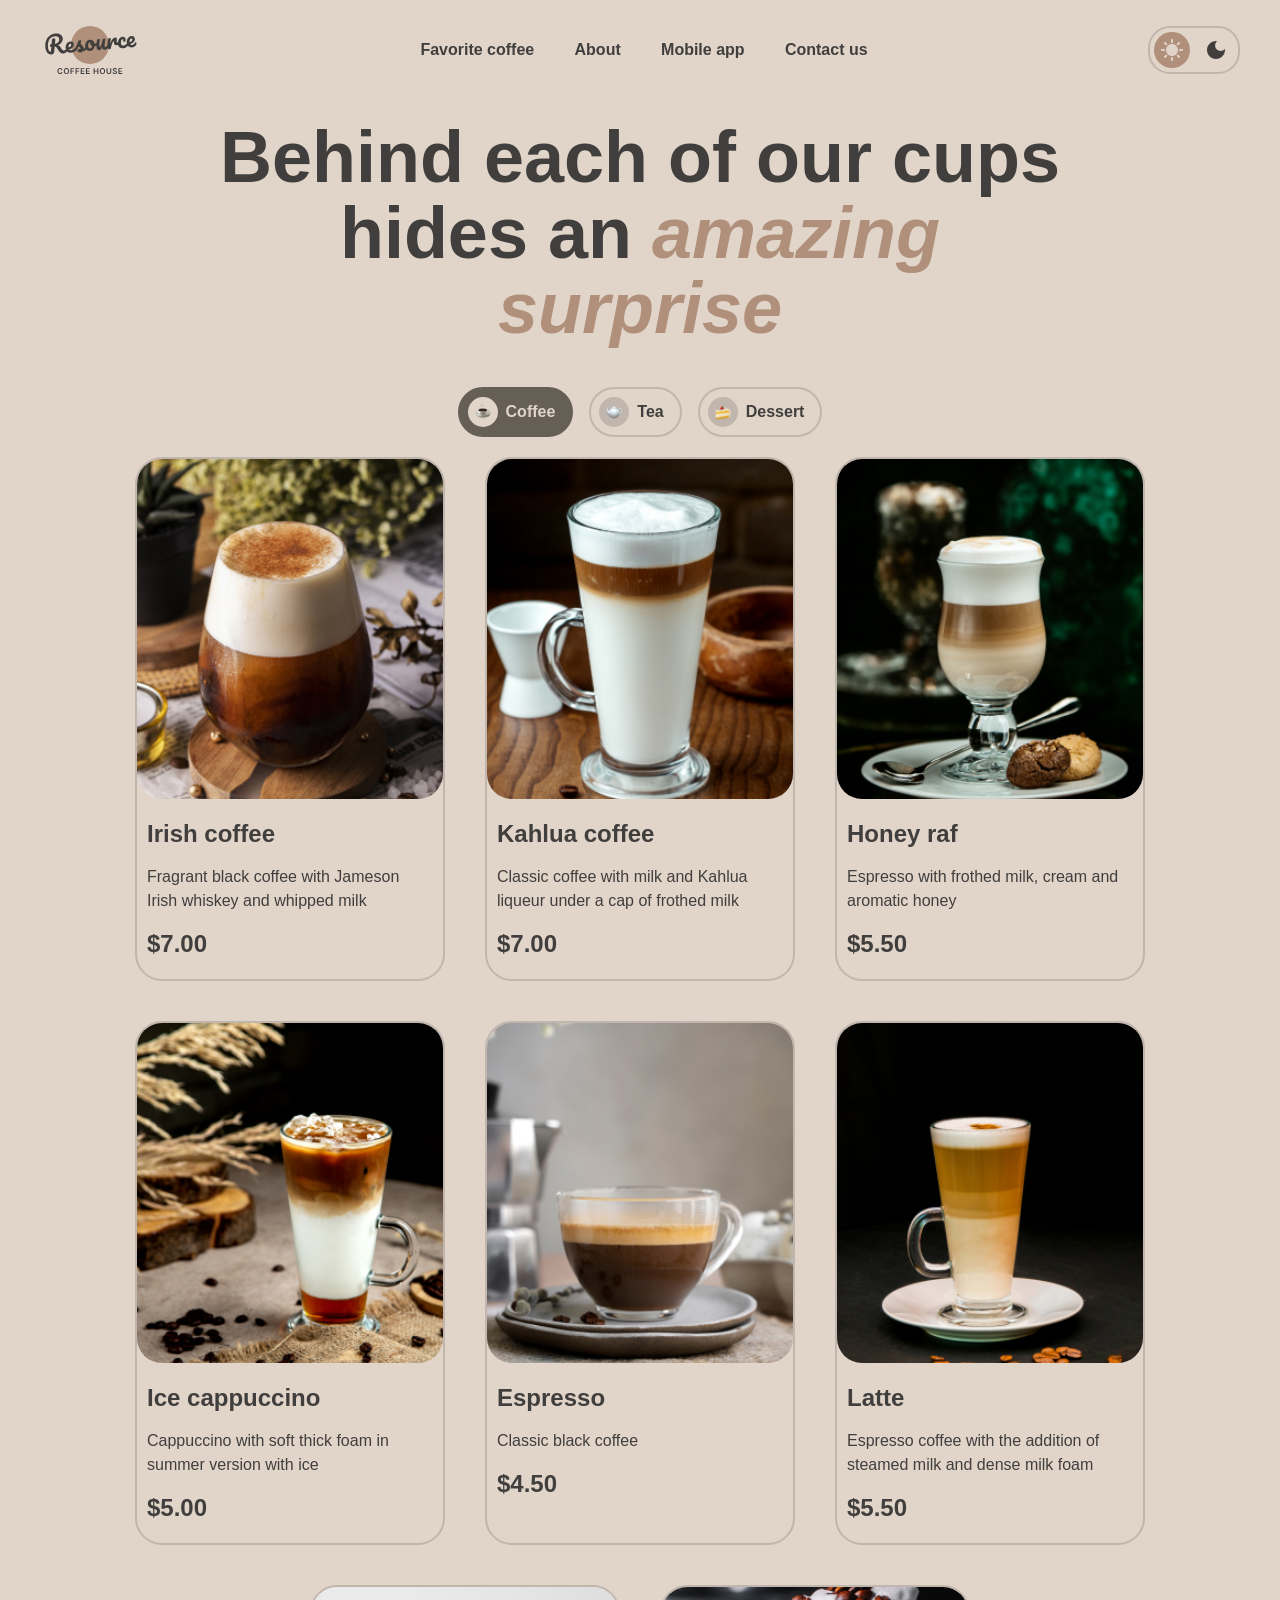
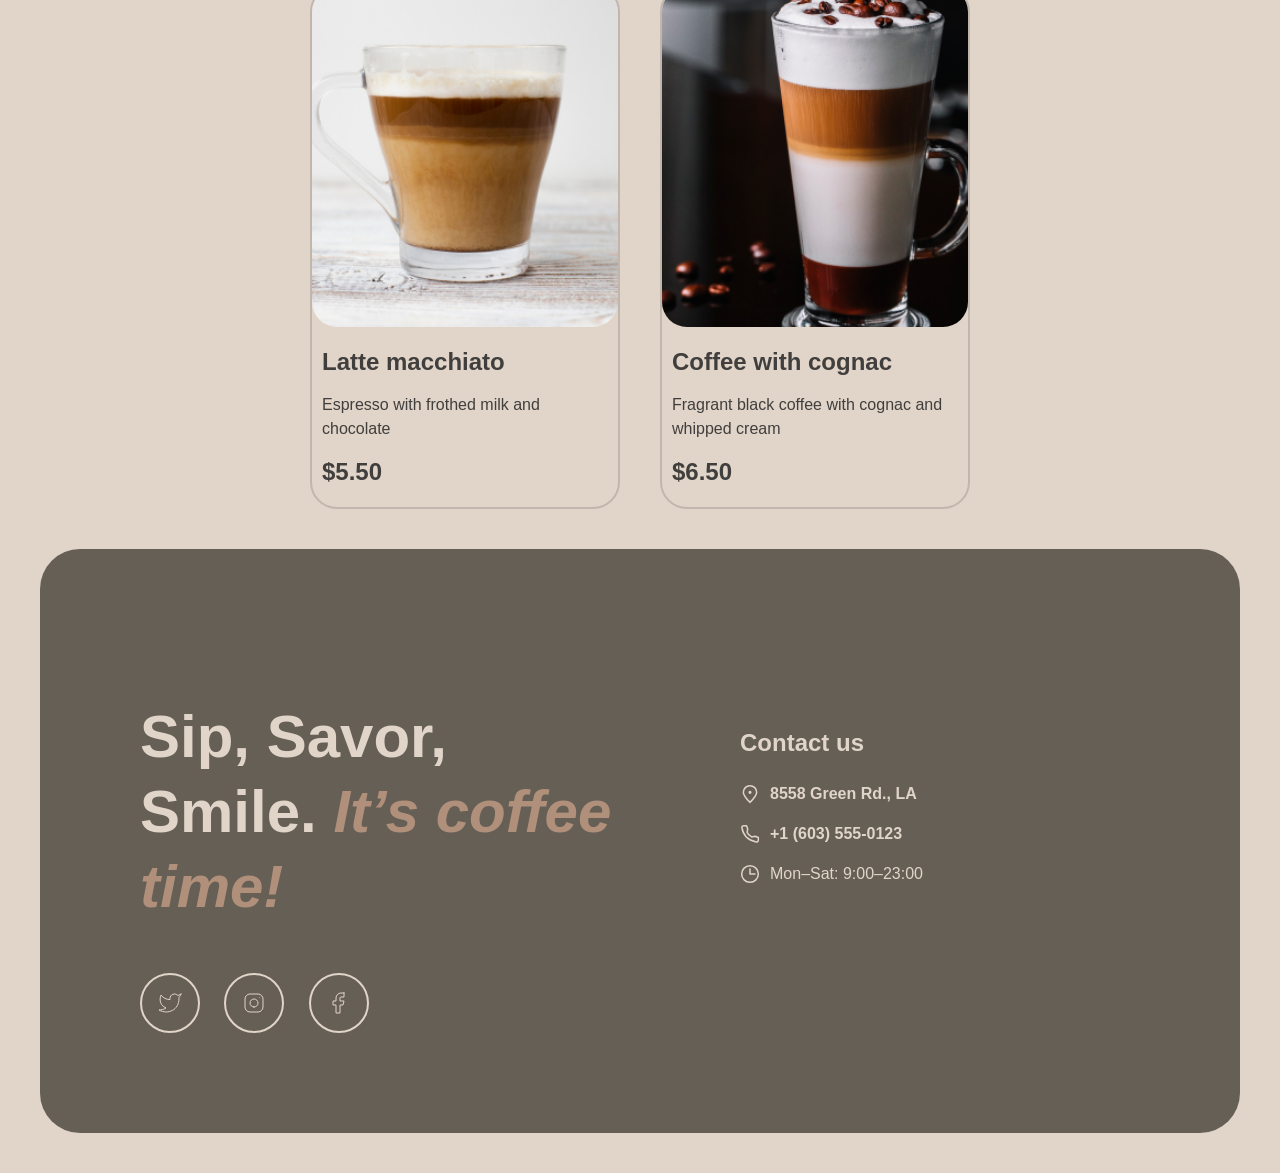
==== commit a591a30f: "Merge 6a341579b0c60a96acfdc3eb6c4cce3f0cc61a80 into ceb53db6dc3b87f33967ec9928a9726854971d45" ====
--- a/menu.html
+++ b/menu.html
@@ -67,15 +67,15 @@
       </h2>
       <div class="menu-content">
         <div class="menu-categories">
-          <button class="menu-btn btn btn-coffee">
+          <button class="menu-btn btn btn_active">
             <span class="btn-img btn-img_coffee"></span>
             <span class="btn-txt">Coffee</span>
           </button>
-          <button class="menu-btn btn btn-tea">
+          <button class="menu-btn btn">
             <span class="btn-img btn-img_tea"></span>
             <span class="btn-txt">Tea</span>
           </button>
-          <button class="menu-btn btn btn-dessert">
+          <button class="menu-btn btn">
             <span class="btn-img btn-img_dessert"></span>
             <span class="btn-txt">Dessert</span>
           </button>
@@ -248,9 +248,7 @@
     </div>
   </footer>
 
-  <script src="./js/theme.js"></script>
-  <script src="./js/burger.js"></script>
-  <script src="./js/categories.js"></script>
+  <script src="./js/script.js"></script>
 </body>
 
 </html>
--- a/css/menu-styles.css
+++ b/css/menu-styles.css
@@ -1,4 +1,3 @@
-@import url("https://fonts.googleapis.com/css2?family=Inter:ital,opsz,wght@0,14..32,100..900;1,14..32,100..900&display=swap");
 :root {
   --color-text-primary: #403F3D;
   --color-text-inverse: #E1D4C9;
@@ -34,9 +33,6 @@
   background: var(--color-bg-page);
   transition: 0.5s;
 }
-body._lock {
-  overflow-y: hidden;
-}
 
 a,
 button {
@@ -95,38 +91,16 @@
 }
 @media (max-width: 768px) {
   .nav {
-    position: fixed;
-    top: 100px;
-    left: -110%;
-    height: calc(100% - 100px);
-    background: var(--color-bg-page);
-    z-index: 10;
-    opacity: 0;
-    transition: all 0.3s ease;
-  }
-  .nav._open {
-    left: 0;
-    opacity: 1;
-    overflow: auto;
+    display: none;
   }
 }
 .nav-list {
   justify-content: center;
   padding: 0;
 }
-@media (max-width: 768px) {
-  .nav-list {
-    flex-direction: column;
-    gap: 60px;
-    overflow: auto;
-  }
-}
 .nav-item {
   margin: 0 2%;
   list-style-type: none;
-}
-.nav-item:last-child {
-  margin: 40px 0 0 0;
 }
 .nav-link {
   display: inline-block;
@@ -146,13 +120,6 @@
   left: 0;
   width: 100%;
 }
-@media (max-width: 768px) {
-  .nav-link {
-    display: block;
-    padding: 15px;
-    text-align: center;
-  }
-}
 
 @media (max-width: 768px) {
   .theme {
@@ -209,9 +176,7 @@
 }
 @media (max-width: 768px) {
   .menu-link__mobile {
-    display: block;
-    padding: 15px;
-    text-align: center;
+    display: inline-block;
   }
 }
 .menu-link::after {
@@ -255,24 +220,12 @@
     height: 2px;
     background: var(--color-border-inverse);
     transform: translate(-50%, 0);
-    transition: all 0.3s ease;
   }
   .burger-menu::before {
     top: 15px;
   }
   .burger-menu::after {
     top: 24px;
-  }
-  .burger-menu._open::before, .burger-menu._open::after {
-    top: 50%;
-    left: 30%;
-    transform: translate(0%, 0%);
-  }
-  .burger-menu._open::before {
-    rotate: 45deg;
-  }
-  .burger-menu._open::after {
-    rotate: -45deg;
   }
 }
 
@@ -317,6 +270,11 @@
   gap: 40px;
   flex-wrap: wrap;
   padding: 20px 0;
+}
+@media (max-width: 800px) {
+  .menu-card:nth-child(5), .menu-card:nth-child(6), .menu-card:nth-child(7), .menu-card:nth-child(8) {
+    display: none;
+  }
 }
 .menu-refresh-btn {
   display: none;
@@ -404,11 +362,6 @@
   border-radius: 27px;
   cursor: pointer;
 }
-@media (max-width: 800px) {
-  .card-hidden {
-    display: none;
-  }
-}
 .card:hover img {
   scale: 1;
 }
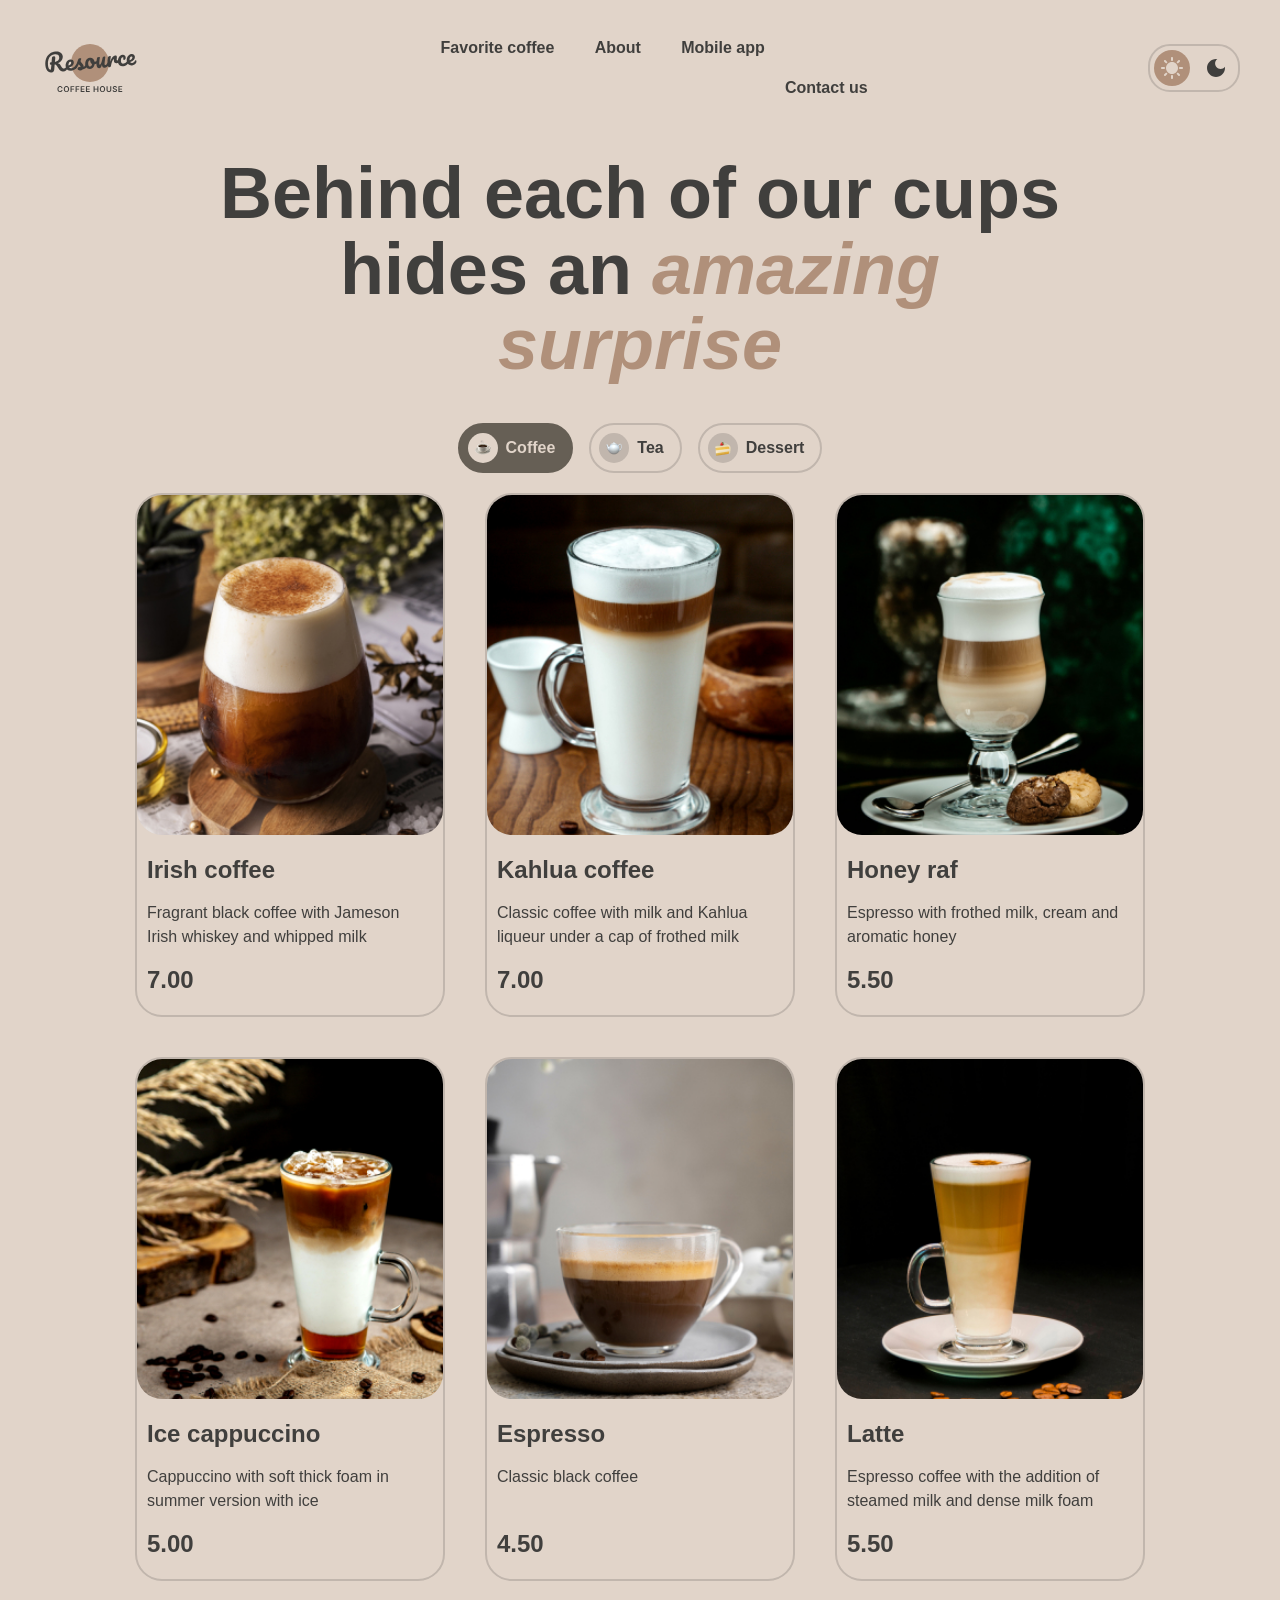
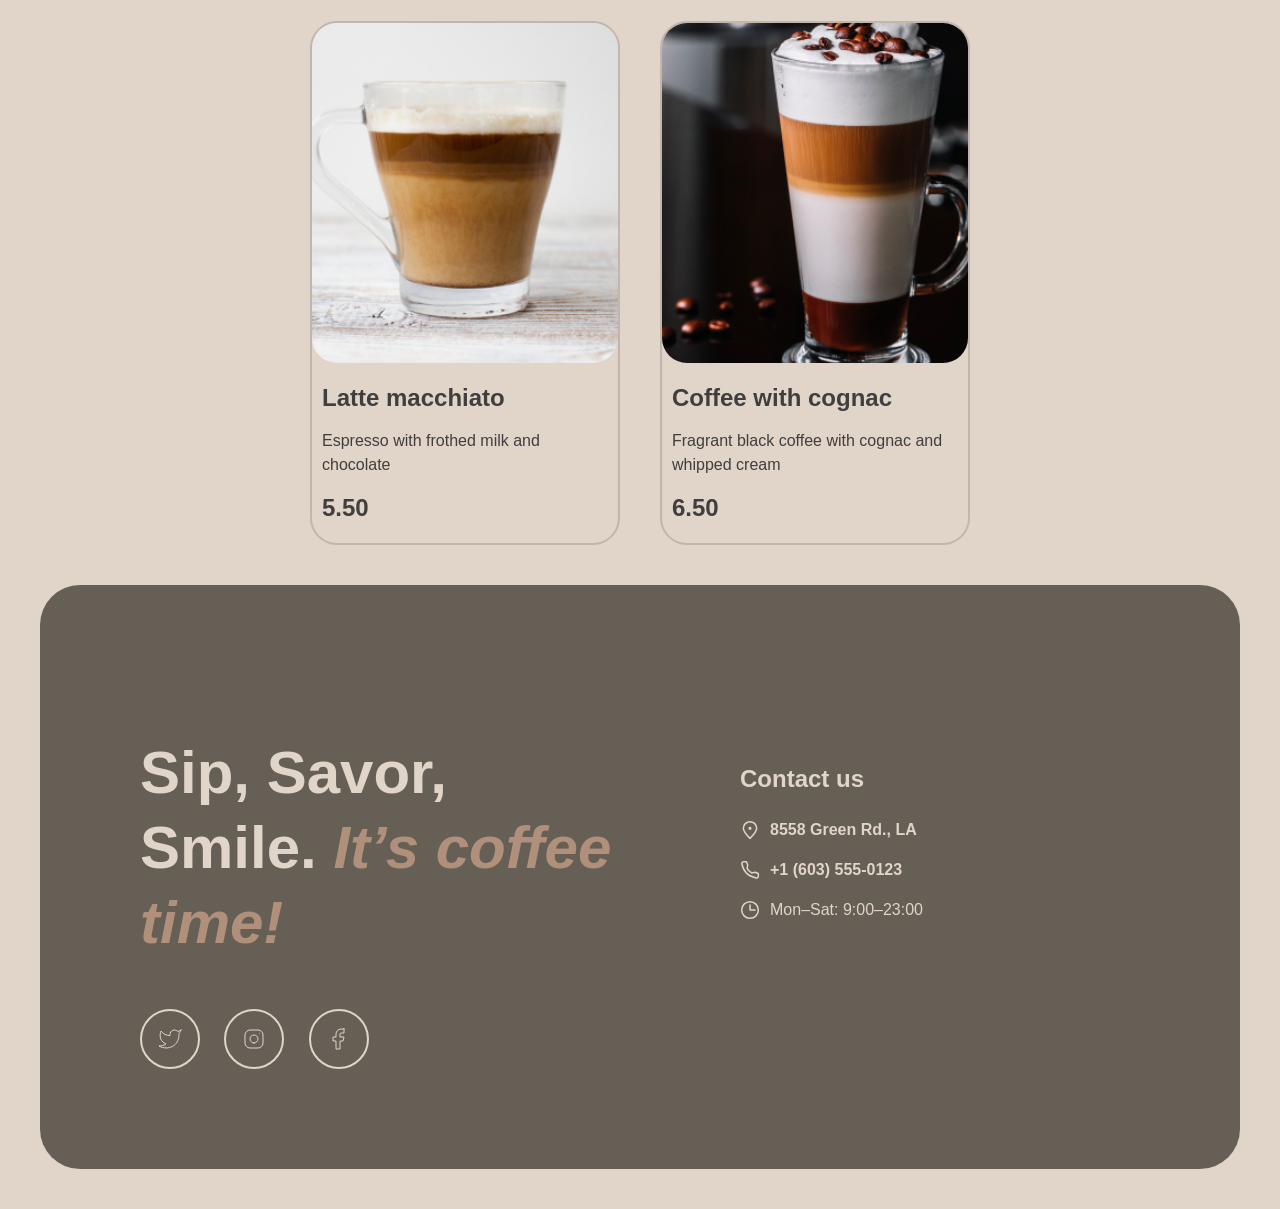
==== commit c9a0dd2d: "feat: add modal" ====
--- a/menu.html
+++ b/menu.html
@@ -67,15 +67,15 @@
       </h2>
       <div class="menu-content">
         <div class="menu-categories">
-          <button class="menu-btn btn btn_active">
+          <button class="menu-btn btn btn-coffee">
             <span class="btn-img btn-img_coffee"></span>
             <span class="btn-txt">Coffee</span>
           </button>
-          <button class="menu-btn btn">
+          <button class="menu-btn btn btn-tea">
             <span class="btn-img btn-img_tea"></span>
             <span class="btn-txt">Tea</span>
           </button>
-          <button class="menu-btn btn">
+          <button class="menu-btn btn btn-dessert">
             <span class="btn-img btn-img_dessert"></span>
             <span class="btn-txt">Dessert</span>
           </button>
@@ -248,7 +248,48 @@
     </div>
   </footer>
 
-  <script src="./js/script.js"></script>
+  <div class="modal">
+    <div class="modal-card">
+      <div class="modal-img"></div>
+      <div class="modal-content">
+        <h3 class="modal-title"></h3>
+        <p class="modal-txt"></p>
+        <div class="modal-option">
+          <p class="modal-option-title">Size</p>
+          <div class="modal-size-list"></div>
+        </div>
+        <div class="modal-option">
+          <p class="modal-option-title">Additives</p>
+          <div class="modal-additives-list"></div>
+        </div>
+        <p class="modal-total">Total: <span class="modal-price"></span></p>
+        <div class="modal-info">
+          <svg width="16" height="16" viewBox="0 0 16 16" fill="none" xmlns="http://www.w3.org/2000/svg">
+            <g clip-path="url(#clip0_147811_7961)">
+              <path d="M8 7.66663V11" stroke="#403F3D" stroke-linecap="round" stroke-linejoin="round" />
+              <path d="M8 5.00667L8.00667 4.99926" stroke="#403F3D" stroke-linecap="round" stroke-linejoin="round" />
+              <path
+                d="M7.99967 14.6667C11.6816 14.6667 14.6663 11.6819 14.6663 8.00004C14.6663 4.31814 11.6816 1.33337 7.99967 1.33337C4.31778 1.33337 1.33301 4.31814 1.33301 8.00004C1.33301 11.6819 4.31778 14.6667 7.99967 14.6667Z"
+                stroke="#403F3D" stroke-linecap="round" stroke-linejoin="round" />
+            </g>
+            <defs>
+              <clipPath id="clip0_147811_7961">
+                <rect width="16" height="16" fill="white" />
+              </clipPath>
+            </defs>
+          </svg>
+          <p>
+            The cost is not final. Download our mobile app to see the final price and place your order. Earn loyalty
+            points and enjoy your favorite coffee with up to 20% discount.
+          </p>
+        </div>
+        <button class="modal-close-btn">Close</button>
+      </div>
+    </div>
+
+    <script src="./js/theme.js"></script>
+    <script src="./js/burger.js"></script>
+    <script src="./js/categories.js"></script>
 </body>
 
 </html>
--- a/css/menu-styles.css
+++ b/css/menu-styles.css
@@ -1,3 +1,4 @@
+@import url("https://fonts.googleapis.com/css2?family=Inter:ital,opsz,wght@0,14..32,100..900;1,14..32,100..900&display=swap");
 :root {
   --color-text-primary: #403F3D;
   --color-text-inverse: #E1D4C9;
@@ -33,6 +34,9 @@
   background: var(--color-bg-page);
   transition: 0.5s;
 }
+body._lock {
+  overflow-y: hidden;
+}
 
 a,
 button {
@@ -91,16 +95,38 @@
 }
 @media (max-width: 768px) {
   .nav {
-    display: none;
+    position: fixed;
+    top: 100px;
+    left: -110%;
+    height: calc(100% - 100px);
+    background: var(--color-bg-page);
+    z-index: 10;
+    opacity: 0;
+    transition: all 0.3s ease;
+  }
+  .nav._open {
+    left: 0;
+    opacity: 1;
+    overflow: auto;
   }
 }
 .nav-list {
   justify-content: center;
   padding: 0;
+}
+@media (max-width: 768px) {
+  .nav-list {
+    flex-direction: column;
+    gap: 60px;
+    overflow: auto;
+  }
 }
 .nav-item {
   margin: 0 2%;
   list-style-type: none;
+}
+.nav-item:last-child {
+  margin: 40px 0 0 0;
 }
 .nav-link {
   display: inline-block;
@@ -120,6 +146,13 @@
   left: 0;
   width: 100%;
 }
+@media (max-width: 768px) {
+  .nav-link {
+    display: block;
+    padding: 15px;
+    text-align: center;
+  }
+}
 
 @media (max-width: 768px) {
   .theme {
@@ -176,7 +209,9 @@
 }
 @media (max-width: 768px) {
   .menu-link__mobile {
-    display: inline-block;
+    display: block;
+    padding: 15px;
+    text-align: center;
   }
 }
 .menu-link::after {
@@ -220,12 +255,24 @@
     height: 2px;
     background: var(--color-border-inverse);
     transform: translate(-50%, 0);
+    transition: all 0.3s ease;
   }
   .burger-menu::before {
     top: 15px;
   }
   .burger-menu::after {
     top: 24px;
+  }
+  .burger-menu._open::before, .burger-menu._open::after {
+    top: 50%;
+    left: 30%;
+    transform: translate(0%, 0%);
+  }
+  .burger-menu._open::before {
+    rotate: 45deg;
+  }
+  .burger-menu._open::after {
+    rotate: -45deg;
   }
 }
 
@@ -270,11 +317,6 @@
   gap: 40px;
   flex-wrap: wrap;
   padding: 20px 0;
-}
-@media (max-width: 800px) {
-  .menu-card:nth-child(5), .menu-card:nth-child(6), .menu-card:nth-child(7), .menu-card:nth-child(8) {
-    display: none;
-  }
 }
 .menu-refresh-btn {
   display: none;
@@ -357,11 +399,18 @@
 }
 
 .card {
+  display: flex;
+  flex-direction: column;
   width: 310px;
   border: 2px solid var(--color-border-primary);
   border-radius: 27px;
   cursor: pointer;
 }
+@media (max-width: 800px) {
+  .card-hidden {
+    display: none;
+  }
+}
 .card:hover img {
   scale: 1;
 }
@@ -377,6 +426,9 @@
   transition: all 0.3s ease;
 }
 .card-content {
+  display: flex;
+  flex-direction: column;
+  flex: 1;
   padding: 20px 10px;
 }
 .card-title {
@@ -384,6 +436,9 @@
   font-size: 24px;
   font-weight: 600;
   line-height: 125%;
+}
+.card-txt {
+  flex-grow: 1;
 }
 .card-price {
   margin: 0;
@@ -512,4 +567,218 @@
   margin: 0;
   padding: 0 0 0 30px;
   background: url(../img/svg/clock.svg) left center no-repeat;
+}
+
+.modal {
+  position: fixed;
+  top: 0;
+  left: 0;
+  width: 100%;
+  height: 100%;
+  display: flex;
+  justify-content: center;
+  align-items: center;
+  padding: 20px;
+  background: var(--color-bg-overlay);
+  opacity: 0;
+  visibility: hidden;
+  transition: all 0.3s ease;
+  z-index: 100;
+}
+.modal._open {
+  opacity: 1;
+  visibility: visible;
+}
+.modal-card {
+  display: flex;
+  position: relative;
+  width: 800px;
+  max-width: 100%;
+  max-height: 100%;
+  padding: 16px;
+  background: var(--color-bg-page);
+  border-radius: 40px;
+  overflow: hidden;
+}
+@media (max-width: 560px) {
+  .modal-card {
+    flex-direction: column;
+  }
+}
+.modal-close-btn {
+  margin: 20px 0 0 0;
+  padding: 10px;
+  background: inherit;
+  border: 2px solid var(--color-border-inverse);
+  border-radius: 22px;
+  cursor: pointer;
+  transition: all 0.3s ease;
+}
+.modal-close-btn:hover {
+  color: var(--color-bg-page);
+  background-color: var(--color-border-inverse);
+}
+.modal-img {
+  max-width: 310px;
+  max-height: 310px;
+  border-radius: 24px;
+  overflow: hidden;
+}
+.modal-img > img {
+  display: block;
+  width: 100%;
+  height: 100%;
+  -o-object-fit: cover;
+     object-fit: cover;
+}
+@media (max-width: 768px) {
+  .modal-img {
+    width: 264px;
+  }
+}
+@media (max-width: 560px) {
+  .modal-img {
+    width: 100%;
+    height: 200px;
+  }
+}
+.modal-content {
+  display: flex;
+  flex-direction: column;
+  flex: 1;
+  padding: 0 0 0 20px;
+  overflow-y: auto;
+}
+@media (max-width: 768px) {
+  .modal-content {
+    padding: 24px;
+  }
+}
+.modal-title {
+  margin: 0 0 20px 0;
+  font-size: 24px;
+  font-weight: 600;
+  line-height: 125%;
+}
+@media (max-width: 560px) {
+  .modal-title {
+    font-size: 32px;
+  }
+}
+.modal-txt {
+  margin: 0 0 20px 0;
+}
+.modal-option {
+  margin: 0 0 20px 0;
+}
+.modal-option-title {
+  margin: 0 0 8px 0;
+}
+.modal-size-list, .modal-additives-list {
+  display: flex;
+  flex-wrap: wrap;
+  gap: 8px;
+}
+.modal-size-btn {
+  display: flex;
+  align-items: center;
+  padding: 5px;
+  font-size: 14px;
+  background: inherit;
+  border: 2px solid var(--color-border-primary);
+  border-radius: 22px;
+  cursor: pointer;
+  transition: all 0.3s ease;
+}
+.modal-size-btn > span {
+  display: flex;
+  justify-content: center;
+  align-items: center;
+  width: 30px;
+  height: 30px;
+  margin: 0 5px 0 0;
+  text-transform: uppercase;
+  color: var(--color-bg-page);
+  background: var(--color-border-inverse);
+  border-radius: 50%;
+}
+.modal-size-btn:hover, .modal-size-btn_active {
+  color: var(--color-bg-page);
+  background: var(--color-border-inverse);
+  border-color: var(--color-border-inverse);
+}
+.modal-size-btn:hover > span, .modal-size-btn_active > span {
+  color: var(--color-border-inverse);
+  background: var(--color-bg-page);
+}
+.modal-size-btn_active {
+  cursor: default;
+}
+.modal-additive-btn {
+  display: flex;
+  align-items: center;
+  padding: 8px;
+  background: inherit;
+  border: 2px solid var(--color-border-primary);
+  border-radius: 25px;
+  cursor: pointer;
+  transition: all 0.3s ease;
+}
+.modal-additive-btn:hover, .modal-additive-btn_active {
+  color: var(--color-bg-page);
+  background: var(--color-border-inverse);
+  border-color: var(--color-border-inverse);
+}
+.modal-additive-btn:hover .modal-additive-num, .modal-additive-btn_active .modal-additive-num {
+  color: var(--color-border-inverse);
+  background: var(--color-bg-page);
+}
+.modal-additive-btn_active {
+  cursor: default;
+}
+.modal-additive-num {
+  display: flex;
+  justify-content: center;
+  align-items: center;
+  width: 30px;
+  height: 30px;
+  border-radius: 50%;
+  background: var(--color-border-primary);
+  transition: all 0.3s ease;
+}
+.modal-additive-txt {
+  margin: 0 8px;
+}
+.modal-total {
+  display: flex;
+  justify-content: space-between;
+  margin: auto 0 0 0;
+  font-size: 24px;
+  font-weight: 600;
+  line-height: 125%;
+}
+.modal-info {
+  display: flex;
+  align-items: flex-start;
+  position: relative;
+  margin: 30px 0 0 0;
+  font-size: 10px;
+  font-weight: 600;
+  line-height: 140%;
+}
+.modal-info > p {
+  margin: 0 0 0 10px;
+}
+.modal-info::before {
+  content: "";
+  position: absolute;
+  left: 0;
+  top: -10px;
+  width: 100%;
+  height: 2px;
+  background-color: var(--color-border-primary);
+}
+
+[data-theme=dark] .modal-window {
+  background: var(--color-bg-container);
 }
